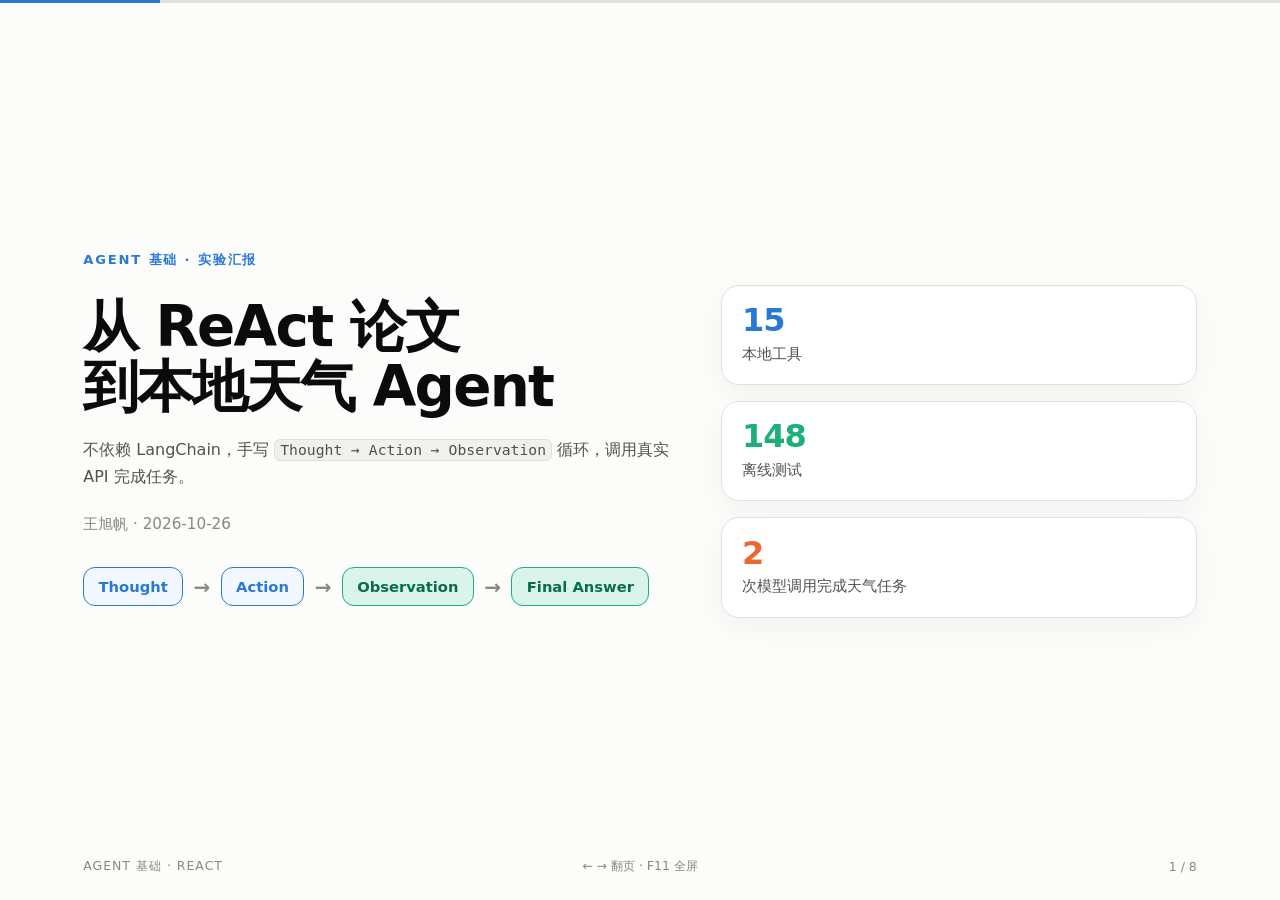
==== docs/presentation.html @ ccd2f3f0 "feat(evolution): 精简工具集并建立自进化基线 - 动作空间从 26 个精简到 15 个，内部工具显式隔离 - 新增自进化 Harness、冻结裁判、沙箱安全检查与回滚流程 - 同步更新" ====
<!doctype html>
<html lang="zh-CN">
<head>
  <meta charset="utf-8">
  <meta name="viewport" content="width=device-width, initial-scale=1">
  <title>Agent 基础实验汇报：从 ReAct 论文到本地天气 Agent</title>
  <style>
    :root {
      --surface: #fcfcfb;
      --card: #ffffff;
      --ink: #0b0b0b;
      --ink-2: #52514e;
      --muted: #898781;
      --grid: #e1e0d9;
      --blue: #2a78d6;
      --blue-light: #cde2fb;
      --orange: #eb6834;
      --orange-light: #f6d3c5;
      --aqua: #1baf7a;
      --aqua-light: #d9f4ea;
    }

    * { box-sizing: border-box; }

    html, body {
      height: 100%;
      margin: 0;
      background: var(--surface);
      color: var(--ink);
      font-family: "Microsoft YaHei", "PingFang SC", "Segoe UI", system-ui, sans-serif;
      -webkit-font-smoothing: antialiased;
    }

    body { overflow: hidden; }

    .progress {
      position: fixed;
      top: 0;
      left: 0;
      width: 100%;
      height: 3px;
      background: var(--grid);
      z-index: 20;
    }

    .progress span {
      display: block;
      height: 100%;
      width: 12.5%;
      background: var(--blue);
      transition: width .3s ease;
    }

    .deck { position: relative; height: 100vh; width: 100vw; overflow: hidden; }

    .slide {
      position: absolute;
      inset: 0;
      padding: 5.5vh 6.5vw 9vh;
      display: flex;
      flex-direction: column;
      justify-content: center;
      opacity: 0;
      visibility: hidden;
      transform: translateX(24px);
      transition: opacity .32s ease, transform .32s ease, visibility .32s ease;
      overflow-y: auto;
    }

    .slide.active {
      opacity: 1;
      visibility: visible;
      transform: translateX(0);
    }

    .kicker {
      color: var(--blue);
      font-size: .82rem;
      font-weight: 800;
      letter-spacing: .14em;
      text-transform: uppercase;
      margin-bottom: 1rem;
    }

    h1 {
      margin: 0 0 1.2rem;
      font-size: clamp(2.6rem, 4.4vw, 5rem);
      line-height: 1.08;
      letter-spacing: -.03em;
    }

    h2 {
      margin: 0 0 .7rem;
      font-size: clamp(1.8rem, 2.7vw, 3.1rem);
      line-height: 1.15;
      letter-spacing: -.02em;
    }

    h3 {
      margin: 0 0 .45rem;
      font-size: 1.03rem;
      line-height: 1.35;
    }

    p { margin: 0; }

    .subtitle {
      max-width: 68ch;
      color: var(--ink-2);
      font-size: clamp(1rem, 1.25vw, 1.3rem);
      line-height: 1.65;
    }

    .meta {
      margin-top: 1.5rem;
      color: var(--muted);
      font-size: .95rem;
    }

    .mono {
      font-family: Consolas, "SFMono-Regular", monospace;
      font-size: .92em;
      background: #f1f0eb;
      border: 1px solid var(--grid);
      border-radius: 6px;
      padding: .08em .35em;
      white-space: nowrap;
    }

    .grid { display: grid; gap: 2rem; }
    .grid-2 { grid-template-columns: 1.12fr .88fr; align-items: center; }
    .grid-3 { grid-template-columns: repeat(3, 1fr); align-items: stretch; }
    .stack { display: grid; gap: 1rem; }

    .card {
      background: var(--card);
      border: 1px solid var(--grid);
      border-radius: 18px;
      padding: 1.15rem 1.25rem;
      box-shadow: 0 10px 30px rgba(11, 11, 11, .045);
    }

    .card p, .card li {
      color: var(--ink-2);
      font-size: .94rem;
      line-height: 1.6;
    }

    .card ul { margin: .35rem 0 0; padding-left: 1.1rem; }
    .card li + li { margin-top: .35rem; }

    .stat {
      color: var(--blue);
      font-size: clamp(1.9rem, 2.5vw, 2.8rem);
      font-weight: 800;
      line-height: 1;
      letter-spacing: -.03em;
      margin-bottom: .35rem;
    }

    .stat.orange { color: var(--orange); }
    .stat.aqua { color: var(--aqua); }

    .flow {
      display: flex;
      align-items: center;
      gap: .65rem;
      flex-wrap: wrap;
    }

    .step {
      display: inline-flex;
      flex-direction: column;
      align-items: center;
      justify-content: center;
      padding: .55rem .9rem;
      border-radius: 12px;
      background: var(--card);
      border: 1px solid var(--grid);
      font-weight: 700;
      font-size: .92rem;
      line-height: 1.3;
      text-align: center;
      white-space: nowrap;
    }

    .step small {
      display: block;
      margin-top: .12rem;
      color: var(--muted);
      font-size: .7rem;
      font-weight: 400;
    }

    .step.blue { border-color: var(--blue); background: #f2f8ff; color: var(--blue); }
    .step.aqua { border-color: var(--aqua); background: var(--aqua-light); color: #0c6b4c; }
    .step.orange { border-color: var(--orange); background: var(--orange-light); color: #9d3d18; }
    .arrow { color: var(--muted); font-size: 1.25rem; font-weight: 700; }

    .figure {
      display: block;
      width: 100%;
      max-height: 60vh;
      object-fit: contain;
      border: 1px solid var(--grid);
      border-radius: 14px;
      background: #fff;
    }

    .caption {
      margin-top: .65rem;
      color: var(--muted);
      font-size: .8rem;
      line-height: 1.5;
    }

    table {
      width: 100%;
      border-collapse: collapse;
      background: var(--card);
      border: 1px solid var(--grid);
      border-radius: 14px;
      overflow: hidden;
    }

    th, td {
      text-align: left;
      padding: .7rem .8rem;
      border-bottom: 1px solid var(--grid);
      font-size: .88rem;
      line-height: 1.45;
      vertical-align: top;
    }

    th {
      color: var(--muted);
      font-weight: 700;
      background: #f7f6f2;
    }

    tr:last-child td { border-bottom: 0; }

    .quote {
      font-size: clamp(1.7rem, 2.6vw, 2.9rem);
      line-height: 1.3;
      font-weight: 800;
      letter-spacing: -.02em;
      max-width: 24ch;
    }

    .accent-blue { color: var(--blue); }
    .accent-orange { color: var(--orange); }
    .accent-aqua { color: var(--aqua); }

    .note {
      border-left: 3px solid var(--blue);
      padding-left: .9rem;
      color: var(--ink-2);
      font-size: .9rem;
      line-height: 1.6;
    }

    .footer {
      position: fixed;
      left: 6.5vw;
      right: 6.5vw;
      bottom: 2.8vh;
      display: flex;
      justify-content: space-between;
      align-items: center;
      color: var(--muted);
      font-size: .78rem;
      z-index: 10;
      pointer-events: none;
    }

    .footer .brand { letter-spacing: .08em; text-transform: uppercase; }

    .hint {
      position: fixed;
      left: 50%;
      bottom: 2.8vh;
      transform: translateX(-50%);
      color: var(--muted);
      font-size: .78rem;
      z-index: 10;
      pointer-events: none;
    }

    @media (max-width: 980px) {
      .grid-2, .grid-3 { grid-template-columns: 1fr; }
      .slide { padding: 5vh 6vw 10vh; }
      .figure { max-height: 42vh; }
      .hint { display: none; }
    }

    @media print {
      body { overflow: visible; background: #fff; }
      .progress, .hint, .footer { display: none; }
      .deck { height: auto; }
      .slide {
        position: relative;
        opacity: 1;
        visibility: visible;
        transform: none;
        page-break-after: always;
        min-height: 100vh;
        overflow: visible;
      }
    }
  </style>
</head>
<body>
  <div class="progress"><span id="bar"></span></div>

  <main class="deck">
    <!-- 1. 标题 -->
    <section class="slide active">
      <div class="kicker">Agent 基础 · 实验汇报</div>
      <div class="grid grid-2">
        <div>
          <h1>从 ReAct 论文<br>到本地天气 Agent</h1>
          <p class="subtitle">
            不依赖 LangChain，手写
            <span class="mono">Thought → Action → Observation</span>
            循环，调用真实 API 完成任务。
          </p>
          <div class="meta">王旭帆 · 2026-10-26</div>
          <div class="flow" style="margin-top:2rem">
            <span class="step blue">Thought</span>
            <span class="arrow">→</span>
            <span class="step blue">Action</span>
            <span class="arrow">→</span>
            <span class="step aqua">Observation</span>
            <span class="arrow">→</span>
            <span class="step aqua">Final Answer</span>
          </div>
        </div>
        <div class="stack">
          <div class="card"><div class="stat">15</div><p>本地工具</p></div>
          <div class="card"><div class="stat aqua">148</div><p>离线测试</p></div>
          <div class="card"><div class="stat orange">2</div><p>次模型调用完成天气任务</p></div>
        </div>
      </div>
    </section>

    <!-- 2. 论文 -->
    <section class="slide">
      <div class="kicker">01 · ReAct 论文</div>
      <h2>让推理和行动交替</h2>
      <p class="subtitle">
        Yao et al., <em>ReAct: Synergizing Reasoning and Acting in Language Models</em>,
        arXiv:2210.03629 (ICLR 2023)
      </p>

      <div class="flow" style="margin-top:2rem">
        <span class="step blue">Thought<small>我现在要做什么</small></span>
        <span class="arrow">→</span>
        <span class="step blue">Action<small>调用哪个工具</small></span>
        <span class="arrow">→</span>
        <span class="step aqua">Observation<small>环境返回什么</small></span>
        <span class="arrow">→</span>
        <span class="step aqua">Final Answer<small>信息足够，收口</small></span>
      </div>

      <div class="grid grid-3" style="margin-top:2rem">
        <div class="card">
          <h3>CoT</h3>
          <p>只有推理，没有外部反馈。推理再长，也拿不到实时天气。</p>
        </div>
        <div class="card">
          <h3>Act-only</h3>
          <p>只有动作，没有高层规划。会调工具，但容易选错、停不下来。</p>
        </div>
        <div class="card" style="border-color:var(--blue)">
          <h3 class="accent-blue">ReAct</h3>
          <p>推理指导动作，观察修正推理。既有规划，也有真实反馈。</p>
        </div>
      </div>

      <p class="note" style="margin-top:1.6rem">
        对应到实现：协议、执行、回填、收口。模型只负责决定下一步，真正的执行在本地代码。
      </p>
    </section>

    <!-- 3. 架构 -->
    <section class="slide">
      <div class="kicker">02 · 系统设计</div>
      <h2>总体架构</h2>
      <div class="grid grid-2" style="margin-top:1.2rem">
        <div>
          <img class="figure" src="figures/fig1_architecture.png" alt="系统总体架构">
          <p class="caption">图1：循环、工具、记忆与 Web 服务的总体关系。</p>
        </div>
        <div class="stack">
          <div class="card">
            <h3>策略模型</h3>
            <p>DeepSeek <span class="mono">deepseek-chat</span>，固定策略，负责生成下一步动作。</p>
          </div>
          <div class="card">
            <h3>ReAct 循环</h3>
            <p><span class="mono">agent.py</span>：解析 → 执行 → 回填 → 再推理。</p>
          </div>
          <div class="card">
            <h3>工具层</h3>
            <p><span class="mono">tools.py</span>：15 个工具，统一走 <span class="mono">run_tool</span>。</p>
          </div>
          <div class="card">
            <h3>外部 API 与交互</h3>
            <p>Open-Meteo 天气；必应搜索；CLI + 本地 Web。</p>
          </div>
        </div>
      </div>
    </section>

    <!-- 4. 工具接入 -->
    <section class="slide">
      <div class="kicker">02 · 系统设计</div>
      <h2>工具接入：一个函数 + 一份 schema + 一次注册</h2>
      <div class="grid grid-2" style="margin-top:1.2rem">
        <div>
          <img class="figure" src="figures/fig6_tool_integration.png" alt="工具接入与执行链路">
          <p class="caption">图6：从函数、schema、注册到 run_tool 和 Observation 的完整链路。</p>
        </div>
        <div class="stack">
          <div class="card">
            <h3>1. 函数</h3>
            <p>普通 Python 函数。只返回字符串，失败抛异常，不控制循环。</p>
          </div>
          <div class="card">
            <h3>2. Schema</h3>
            <p>JSON Schema 描述参数；<span class="mono">describe_tools()</span> 注入 system prompt。</p>
          </div>
          <div class="card">
            <h3>3. 注册</h3>
            <p><span class="mono">TOOL_FUNCS</span> 注册；<span class="mono">run_tool</span> 统一校验、执行、截断。</p>
          </div>
          <p class="note">
            保护：重复调用拦截 · 连续格式错误收口 · MAX_STEPS=8 ·
            <span class="mono">stop=["Observation:"]</span>
          </p>
        </div>
      </div>
    </section>

    <!-- 5. 对照实验 -->
    <section class="slide">
      <div class="kicker">03 · 实验结果</div>
      <h2>同一个问题，两种结果</h2>
      <img class="figure" src="figures/fig8_react_vs_direct.png" alt="Direct LLM 与 ReAct Agent 对照" style="max-height:56vh; margin-top:1rem">
      <div class="grid grid-3" style="margin-top:1rem">
        <div class="card"><div class="stat orange">42</div><p>Direct tokens · 只能拒答</p></div>
        <div class="card"><div class="stat">8,135</div><p>ReAct tokens · 2 次调用</p></div>
        <div class="card"><div class="stat aqua">实时</div><p>Open-Meteo 观测 · 可给建议</p></div>
      </div>
      <p class="caption">ReAct 不是更省，而是能完成 Direct LLM 完成不了的任务。</p>
    </section>

    <!-- 6. 多工具任务 -->
    <section class="slide">
      <div class="kicker">03 · 实验结果</div>
      <h2>多工具任务：从问答到做事</h2>
      <p class="subtitle" style="margin-bottom:1.2rem">
        “查一下北京现在的天气和空气质量，整理成简报，保存到文件。”
      </p>
      <div class="grid grid-2">
        <div>
          <table>
            <thead>
              <tr><th>轮次</th><th>Action</th><th>Observation</th></tr>
            </thead>
            <tbody>
              <tr><td>1</td><td><span class="mono">get_weather</span></td><td>15.3°C，大部晴朗，降水概率 100%</td></tr>
              <tr><td>2</td><td><span class="mono">get_air_quality</span>（旧版）</td><td>US AQI 168（不健康），PM2.5 22.6</td></tr>
              <tr><td>3</td><td><span class="mono">write_file</span></td><td>写入 641 字符，1112 字节</td></tr>
              <tr><td>4</td><td><span class="mono">Final Answer</span></td><td>汇总天气、空气质量与提示</td></tr>
            </tbody>
          </table>
          <p class="caption">自动化测试：148 个用例，147 通过，1 跳过（Windows 符号链接权限）。</p>
        </div>
        <div class="stack">
          <div class="card"><div class="stat">4</div><p>轮 ReAct 调用</p></div>
          <div class="card"><div class="stat">17,591</div><p>tokens</p></div>
          <div class="card"><div class="stat aqua">✓</div><p><span class="mono">workspace/demo/beijing_brief.md</span></p></div>
        </div>
      </div>
    </section>

    <!-- 7. 分析 -->
    <section class="slide">
      <div class="kicker">04 · 分析</div>
      <h2>为什么有效，代价是什么</h2>
      <div class="grid grid-2" style="margin-top:1.2rem">
        <div class="stack">
          <div class="card"><h3>接地</h3><p>实时信息来自工具，不靠模型记忆。</p></div>
          <div class="card"><h3>可观察</h3><p>Thought / Action / Observation 全程可见。</p></div>
          <div class="card"><h3>错误恢复</h3><p>工具异常变成 Observation，模型可以换参数或换工具。</p></div>
          <div class="card"><h3>可组合</h3><p>新增工具不需要改循环。</p></div>
        </div>
        <div class="card" style="border-color:var(--orange)">
          <h3 class="accent-orange">代价与边界</h3>
          <ul>
            <li>Token 和延迟更高：2 次调用、8135 tokens。</li>
            <li>模型可能不按格式输出，需要解析器和收口。</li>
            <li>可能重复调用、选错工具，需要拦截和评测。</li>
            <li>外部 API 可能失败，需要异常转 Observation。</li>
            <li>这是机制复现，不是论文指标复现；没有 benchmark。</li>
            <li>15 个工具仍比论文的受控动作空间大，工具选择本身是混淆变量。</li>
            <li>文件与命令工具开放本机访问，靠逐次用户授权约束，不是权限沙箱。</li>
          </ul>
        </div>
      </div>
    </section>

    <!-- 8. 结论 -->
    <section class="slide">
      <div class="kicker">05 · 结论</div>
      <p class="quote">
        ReAct 不是一个模型能力，<br>
        而是一套<span class="accent-blue">工程循环</span>。
      </p>
      <p class="subtitle" style="margin-top:1.2rem">
        模型负责决定下一步；真正的能力来自工具、观测和约束。
      </p>
      <div class="grid grid-3" style="margin-top:2rem">
        <div class="card">
          <h3>01 · 最小动作空间</h3>
          <p>收敛到 <span class="mono">search / fetch / finish</span>，和论文设定对齐。</p>
        </div>
        <div class="card">
          <h3>02 · 任务级评测</h3>
          <p>对比 Direct / CoT / Act-only / ReAct，记录成功率、步数、时延和 token。</p>
        </div>
        <div class="card">
          <h3>03 · 接口对照</h3>
          <p>比较文本协议与原生 function calling，理解两种 Action 接口。</p>
        </div>
      </div>
      <p class="meta" style="margin-top:2rem">谢谢 · Q&amp;A</p>
    </section>
  </main>

  <div class="footer">
    <span class="brand">Agent 基础 · ReAct</span>
    <span id="page">1 / 8</span>
  </div>
  <div class="hint">← → 翻页 · F11 全屏</div>

  <script>
    const slides = [...document.querySelectorAll('.slide')];
    const bar = document.getElementById('bar');
    const page = document.getElementById('page');
    let index = 0;

    function show(next) {
      index = Math.max(0, Math.min(slides.length - 1, next));
      slides.forEach((slide, i) => slide.classList.toggle('active', i === index));
      bar.style.width = ((index + 1) / slides.length * 100) + '%';
      page.textContent = (index + 1) + ' / ' + slides.length;
    }

    document.addEventListener('keydown', (event) => {
      if (['ArrowRight', 'ArrowDown', ' ', 'PageDown'].includes(event.key)) {
        event.preventDefault();
        show(index + 1);
      }
      if (['ArrowLeft', 'ArrowUp', 'PageUp'].includes(event.key)) {
        event.preventDefault();
        show(index - 1);
      }
      if (event.key === 'Home') show(0);
      if (event.key === 'End') show(slides.length - 1);
    });

    document.addEventListener('click', (event) => {
      if (event.clientX > window.innerWidth * 0.78) show(index + 1);
      if (event.clientX < window.innerWidth * 0.22) show(index - 1);
    });

    const start = Number(new URLSearchParams(location.search).get('slide') || '1');
    show(Number.isFinite(start) ? start - 1 : 0);
  </script>
</body>
</html>
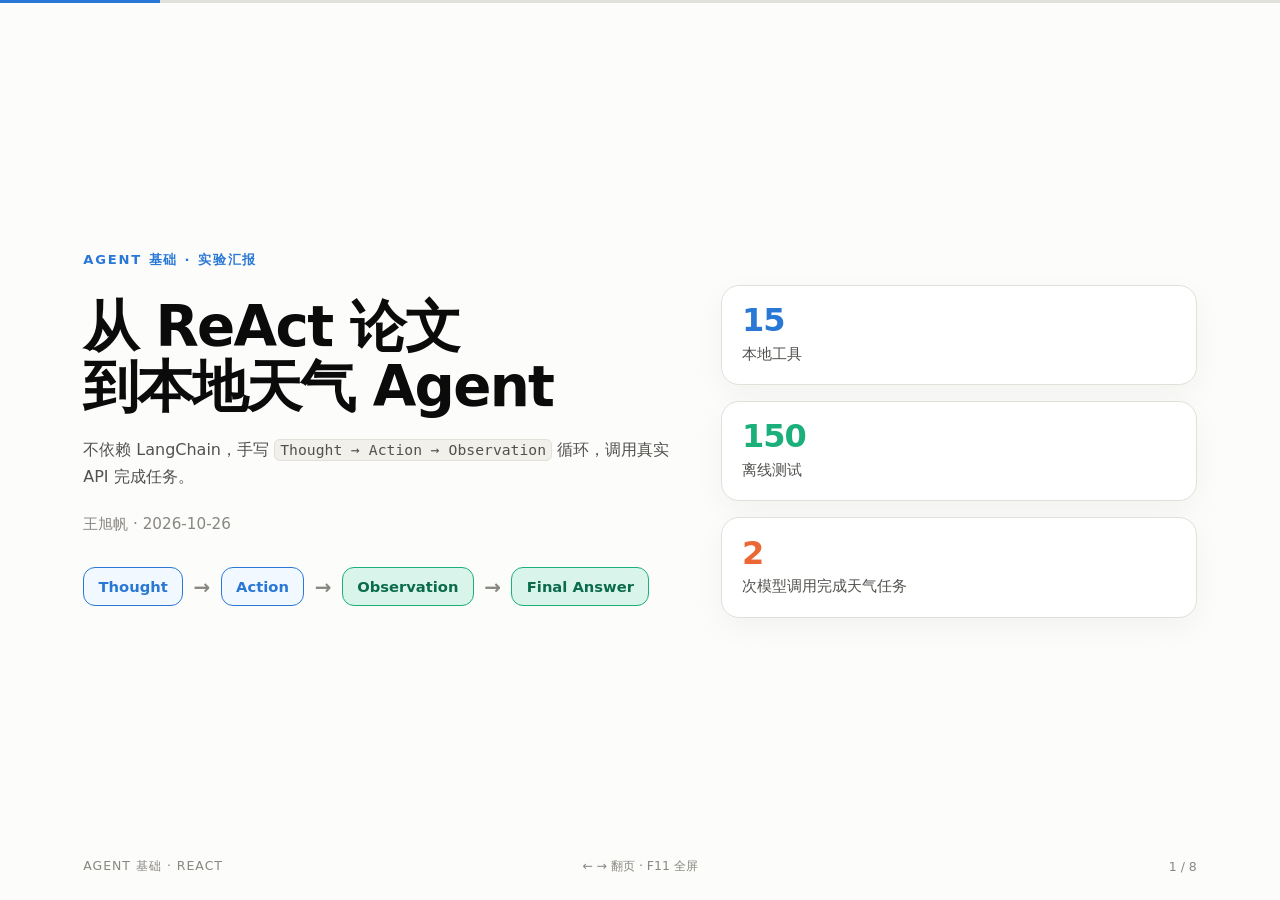
==== commit d3097dea: "feat(evolution): 增加历史复盘与默认离线评测 Co-Authored-By: Claude Code <noreply@anthropic.com>" ====
--- a/docs/presentation.html
+++ b/docs/presentation.html
@@ -338,7 +338,7 @@
         </div>
         <div class="stack">
           <div class="card"><div class="stat">15</div><p>本地工具</p></div>
-          <div class="card"><div class="stat aqua">148</div><p>离线测试</p></div>
+          <div class="card"><div class="stat aqua">150</div><p>离线测试</p></div>
           <div class="card"><div class="stat orange">2</div><p>次模型调用完成天气任务</p></div>
         </div>
       </div>
@@ -476,7 +476,7 @@
               <tr><td>4</td><td><span class="mono">Final Answer</span></td><td>汇总天气、空气质量与提示</td></tr>
             </tbody>
           </table>
-          <p class="caption">自动化测试：148 个用例，147 通过，1 跳过（Windows 符号链接权限）。</p>
+          <p class="caption">自动化测试：150 个用例，149 通过，1 跳过（Windows 符号链接权限）。</p>
         </div>
         <div class="stack">
           <div class="card"><div class="stat">4</div><p>轮 ReAct 调用</p></div>
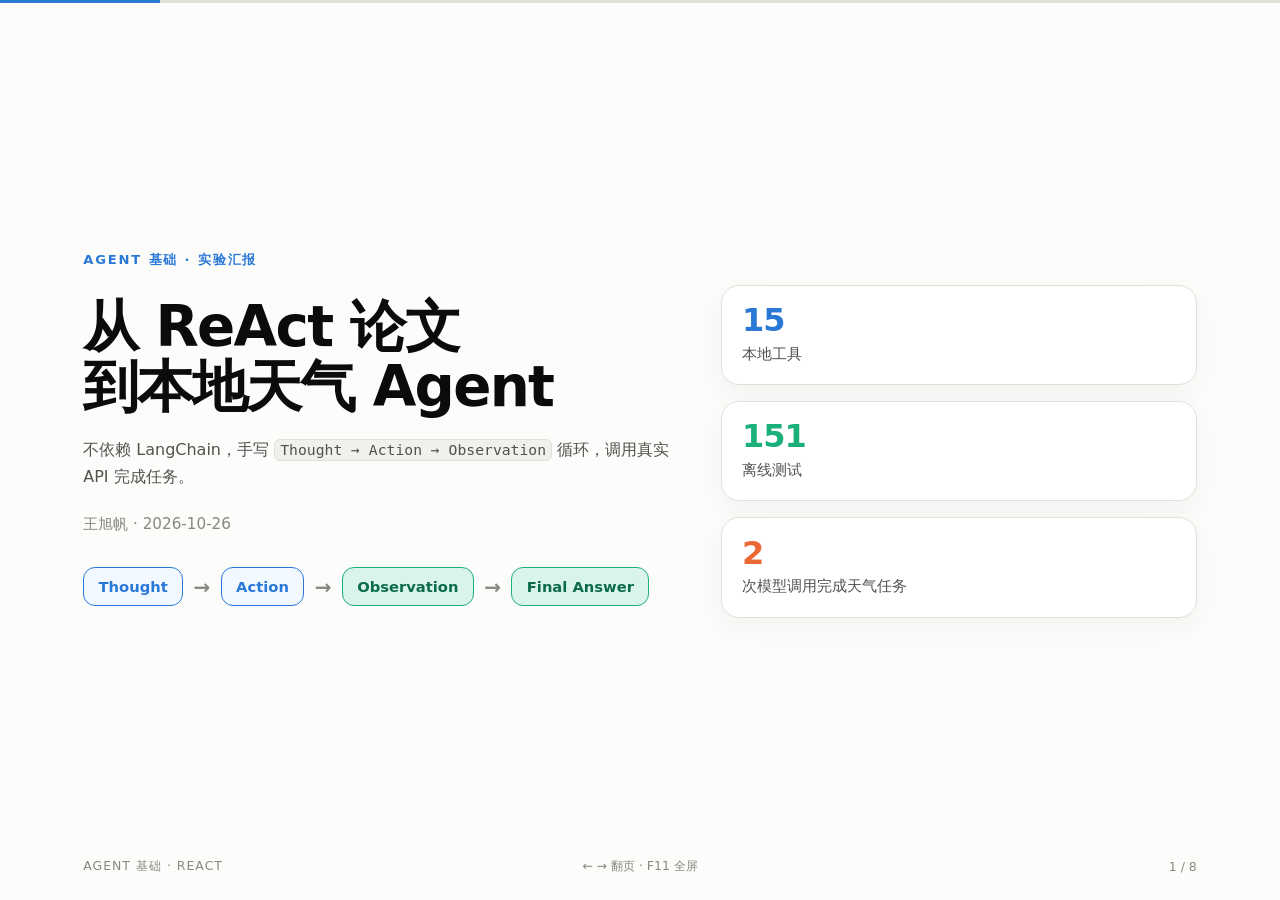
==== commit d726ef82: "feat(evolution): 为每一代保存完整日志与轨迹 Co-Authored-By: Claude Code <noreply@anthropic.com>" ====
--- a/docs/presentation.html
+++ b/docs/presentation.html
@@ -338,7 +338,7 @@
         </div>
         <div class="stack">
           <div class="card"><div class="stat">15</div><p>本地工具</p></div>
-          <div class="card"><div class="stat aqua">150</div><p>离线测试</p></div>
+          <div class="card"><div class="stat aqua">151</div><p>离线测试</p></div>
           <div class="card"><div class="stat orange">2</div><p>次模型调用完成天气任务</p></div>
         </div>
       </div>
@@ -476,7 +476,7 @@
               <tr><td>4</td><td><span class="mono">Final Answer</span></td><td>汇总天气、空气质量与提示</td></tr>
             </tbody>
           </table>
-          <p class="caption">自动化测试：150 个用例，149 通过，1 跳过（Windows 符号链接权限）。</p>
+          <p class="caption">自动化测试：151 个用例，150 通过，1 跳过（Windows 符号链接权限）。</p>
         </div>
         <div class="stack">
           <div class="card"><div class="stat">4</div><p>轮 ReAct 调用</p></div>
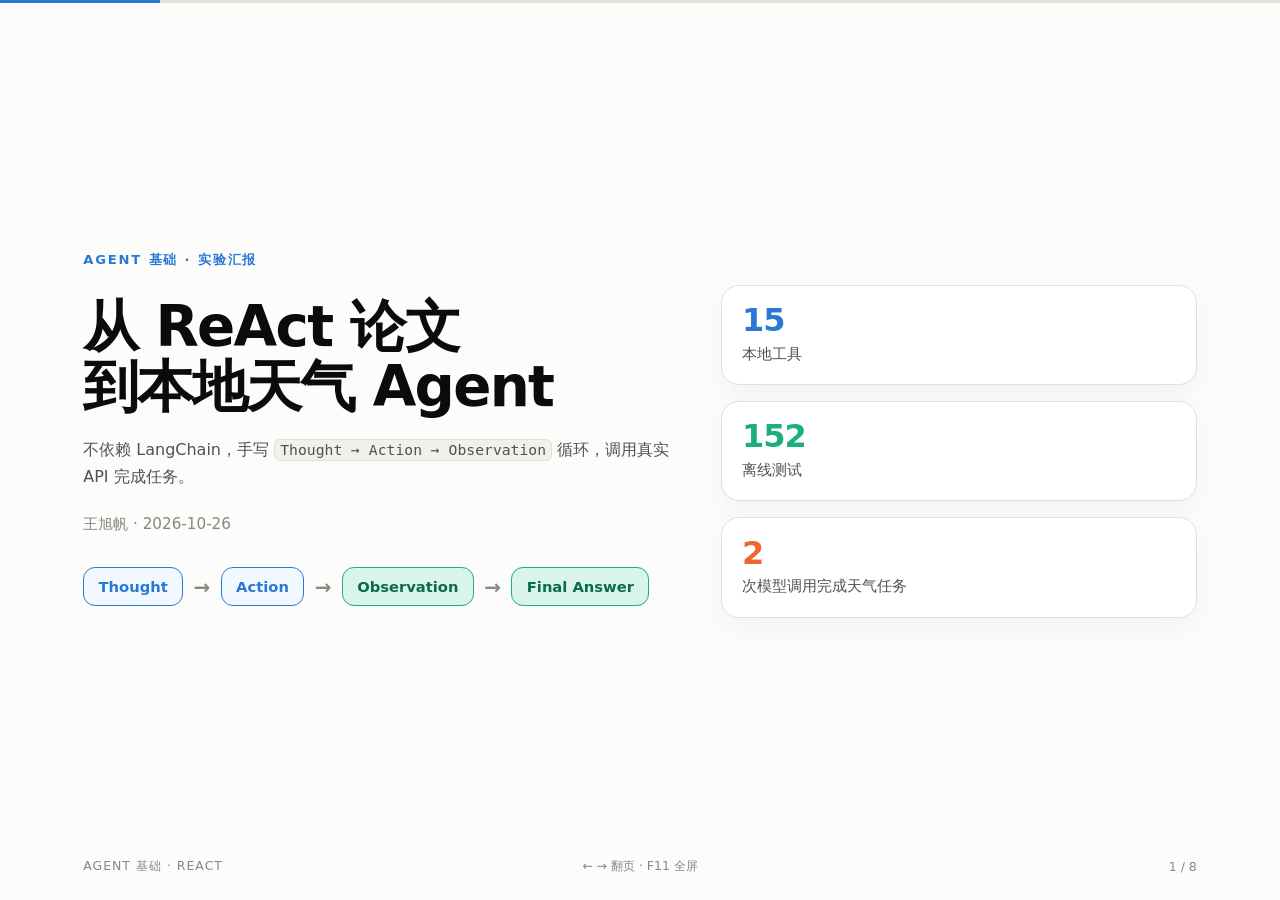
==== commit 882ce754: "feat(agent): 支持大文件分段读取并收紧自进化探索预算 Co-Authored-By: Claude Code <noreply@anthropic.com>" ====
--- a/docs/presentation.html
+++ b/docs/presentation.html
@@ -338,7 +338,7 @@
         </div>
         <div class="stack">
           <div class="card"><div class="stat">15</div><p>本地工具</p></div>
-          <div class="card"><div class="stat aqua">151</div><p>离线测试</p></div>
+          <div class="card"><div class="stat aqua">152</div><p>离线测试</p></div>
           <div class="card"><div class="stat orange">2</div><p>次模型调用完成天气任务</p></div>
         </div>
       </div>
@@ -476,7 +476,7 @@
               <tr><td>4</td><td><span class="mono">Final Answer</span></td><td>汇总天气、空气质量与提示</td></tr>
             </tbody>
           </table>
-          <p class="caption">自动化测试：151 个用例，150 通过，1 跳过（Windows 符号链接权限）。</p>
+          <p class="caption">自动化测试：152 个用例，151 通过，1 跳过（Windows 符号链接权限）。</p>
         </div>
         <div class="stack">
           <div class="card"><div class="stat">4</div><p>轮 ReAct 调用</p></div>
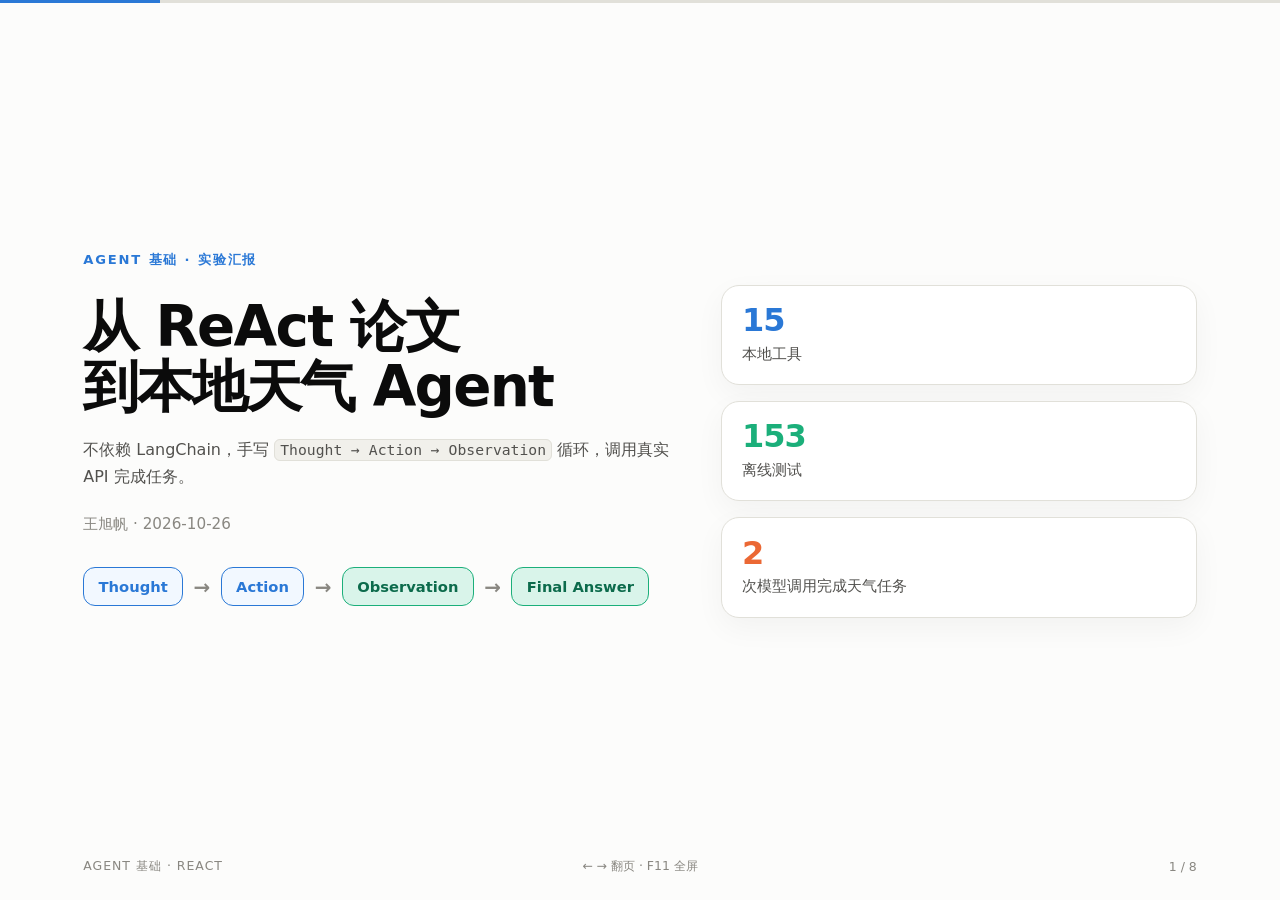
==== commit 005d1e65: "feat(agent): 连续只读探索后提醒模型落地修改 - ReActAgent 新增 progress_nudge_steps，连续只读达到阈值时注入系统提示 - 自进化 Harness 设为 8" ====
--- a/docs/presentation.html
+++ b/docs/presentation.html
@@ -338,7 +338,7 @@
         </div>
         <div class="stack">
           <div class="card"><div class="stat">15</div><p>本地工具</p></div>
-          <div class="card"><div class="stat aqua">152</div><p>离线测试</p></div>
+          <div class="card"><div class="stat aqua">153</div><p>离线测试</p></div>
           <div class="card"><div class="stat orange">2</div><p>次模型调用完成天气任务</p></div>
         </div>
       </div>
@@ -476,7 +476,7 @@
               <tr><td>4</td><td><span class="mono">Final Answer</span></td><td>汇总天气、空气质量与提示</td></tr>
             </tbody>
           </table>
-          <p class="caption">自动化测试：152 个用例，151 通过，1 跳过（Windows 符号链接权限）。</p>
+          <p class="caption">自动化测试：153 个用例，152 通过，1 跳过（Windows 符号链接权限）。</p>
         </div>
         <div class="stack">
           <div class="card"><div class="stat">4</div><p>轮 ReAct 调用</p></div>
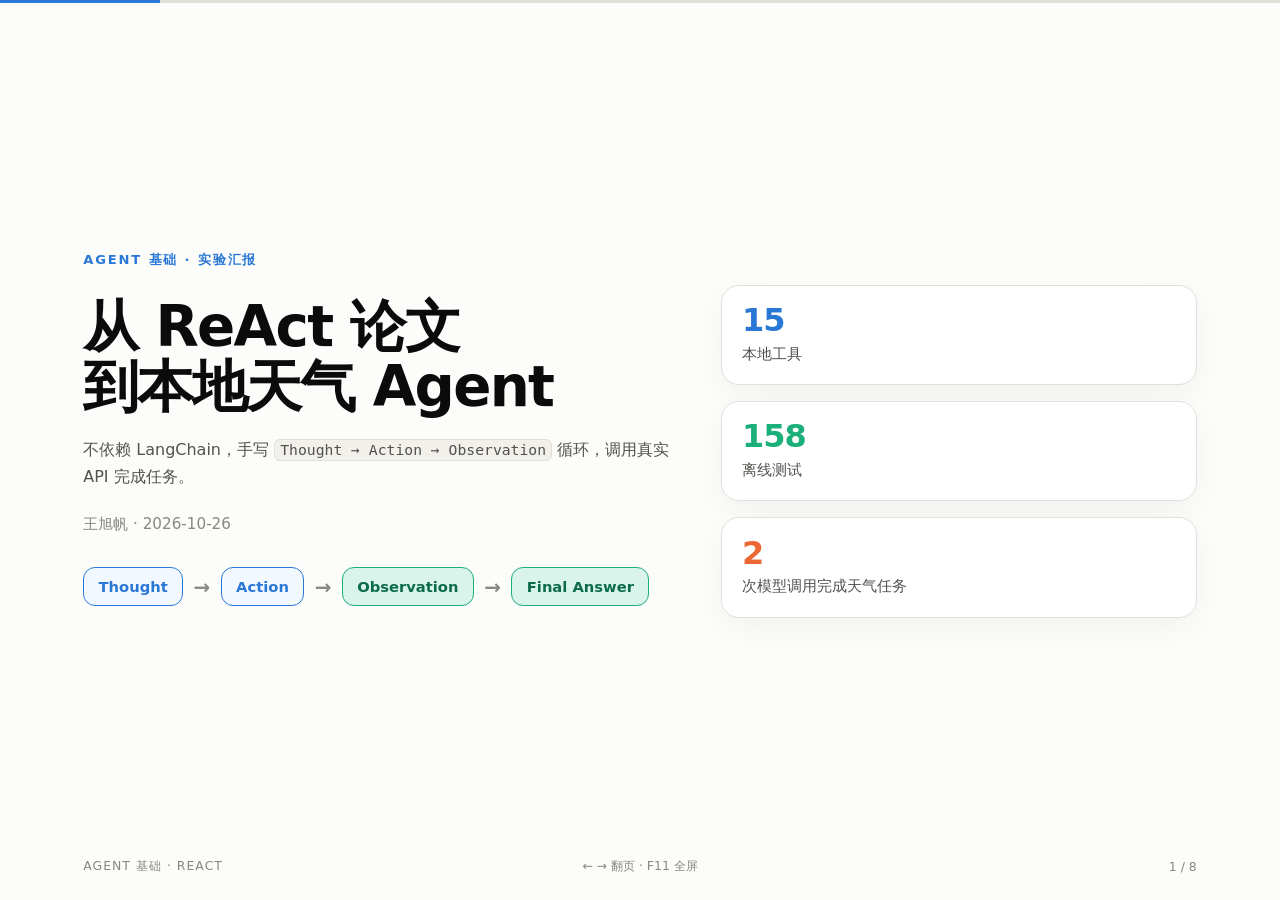
==== commit 830c3914: "feat(permissions): 增加分级工具授权并默认减少逐步确认 - 新增 permissions.py：ask/edits/auto/readonly 四种授权模式 - auto 默认在项目" ====
--- a/docs/presentation.html
+++ b/docs/presentation.html
@@ -338,7 +338,7 @@
         </div>
         <div class="stack">
           <div class="card"><div class="stat">15</div><p>本地工具</p></div>
-          <div class="card"><div class="stat aqua">153</div><p>离线测试</p></div>
+          <div class="card"><div class="stat aqua">158</div><p>离线测试</p></div>
           <div class="card"><div class="stat orange">2</div><p>次模型调用完成天气任务</p></div>
         </div>
       </div>
@@ -476,7 +476,7 @@
               <tr><td>4</td><td><span class="mono">Final Answer</span></td><td>汇总天气、空气质量与提示</td></tr>
             </tbody>
           </table>
-          <p class="caption">自动化测试：153 个用例，152 通过，1 跳过（Windows 符号链接权限）。</p>
+          <p class="caption">自动化测试：158 个用例，157 通过，1 跳过（Windows 符号链接权限）。</p>
         </div>
         <div class="stack">
           <div class="card"><div class="stat">4</div><p>轮 ReAct 调用</p></div>
@@ -506,7 +506,7 @@
             <li>外部 API 可能失败，需要异常转 Observation。</li>
             <li>这是机制复现，不是论文指标复现；没有 benchmark。</li>
             <li>15 个工具仍比论文的受控动作空间大，工具选择本身是混淆变量。</li>
-            <li>文件与命令工具开放本机访问，靠逐次用户授权约束，不是权限沙箱。</li>
+            <li>文件与命令工具开放本机访问，靠分级授权约束（默认 auto），不是权限沙箱。</li>
           </ul>
         </div>
       </div>
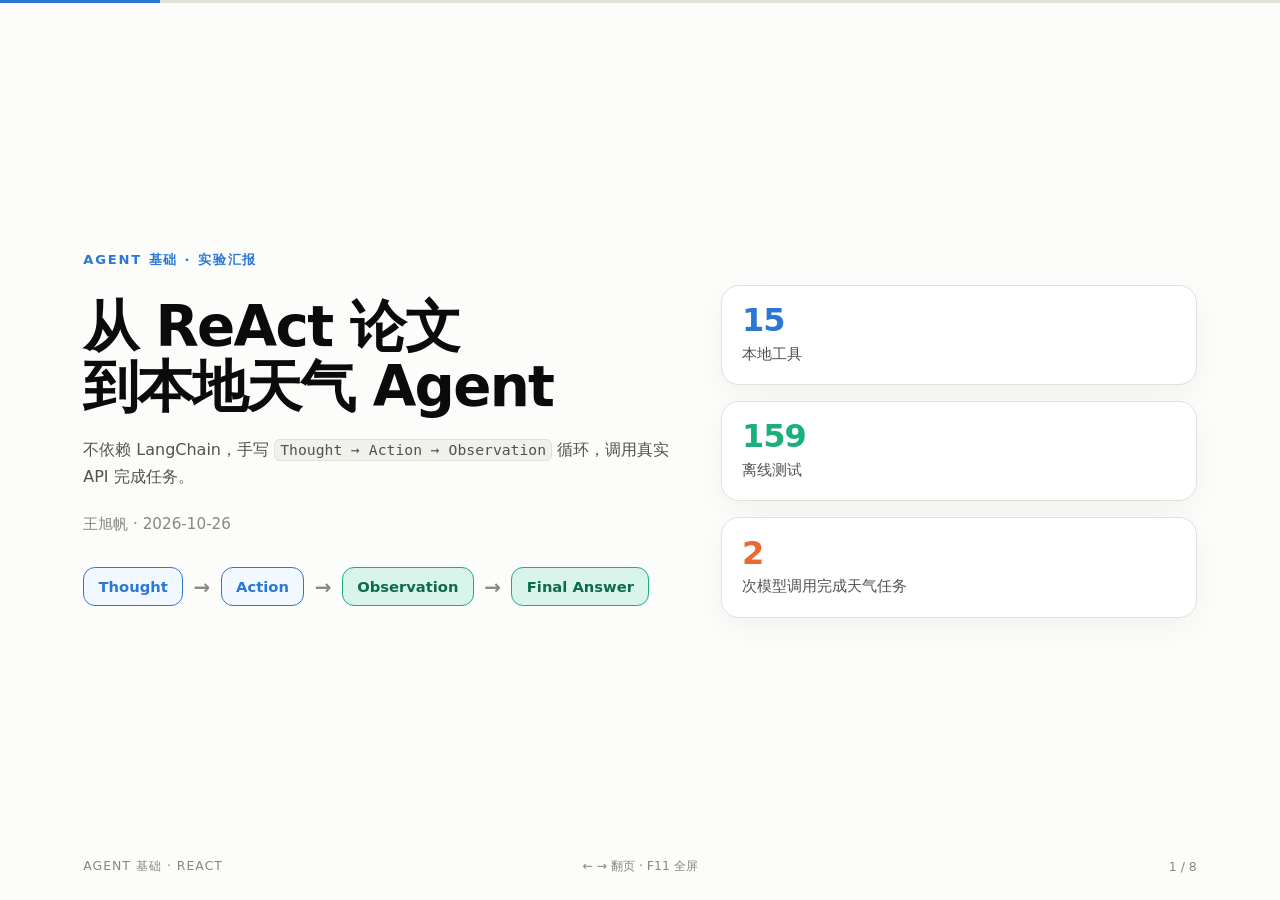
==== commit aed23829: "feat(context): 扩大上下文预算并强化代码执行 - scratchpad 压缩阈值 7K→32K，保留原文 2.4K→12K，摘要上限 1.2K→4K - 会话历史压缩阈值 9K/12 条" ====
--- a/docs/presentation.html
+++ b/docs/presentation.html
@@ -338,7 +338,7 @@
         </div>
         <div class="stack">
           <div class="card"><div class="stat">15</div><p>本地工具</p></div>
-          <div class="card"><div class="stat aqua">158</div><p>离线测试</p></div>
+          <div class="card"><div class="stat aqua">159</div><p>离线测试</p></div>
           <div class="card"><div class="stat orange">2</div><p>次模型调用完成天气任务</p></div>
         </div>
       </div>
@@ -436,7 +436,7 @@
             <p><span class="mono">TOOL_FUNCS</span> 注册；<span class="mono">run_tool</span> 统一校验、执行、截断。</p>
           </div>
           <p class="note">
-            保护：重复调用拦截 · 连续格式错误收口 · MAX_STEPS=8 ·
+            保护：重复调用拦截 · 连续格式错误收口 · MAX_STEPS=24 ·
             <span class="mono">stop=["Observation:"]</span>
           </p>
         </div>
@@ -476,7 +476,7 @@
               <tr><td>4</td><td><span class="mono">Final Answer</span></td><td>汇总天气、空气质量与提示</td></tr>
             </tbody>
           </table>
-          <p class="caption">自动化测试：158 个用例，157 通过，1 跳过（Windows 符号链接权限）。</p>
+          <p class="caption">自动化测试：159 个用例，158 通过，1 跳过（Windows 符号链接权限）。</p>
         </div>
         <div class="stack">
           <div class="card"><div class="stat">4</div><p>轮 ReAct 调用</p></div>
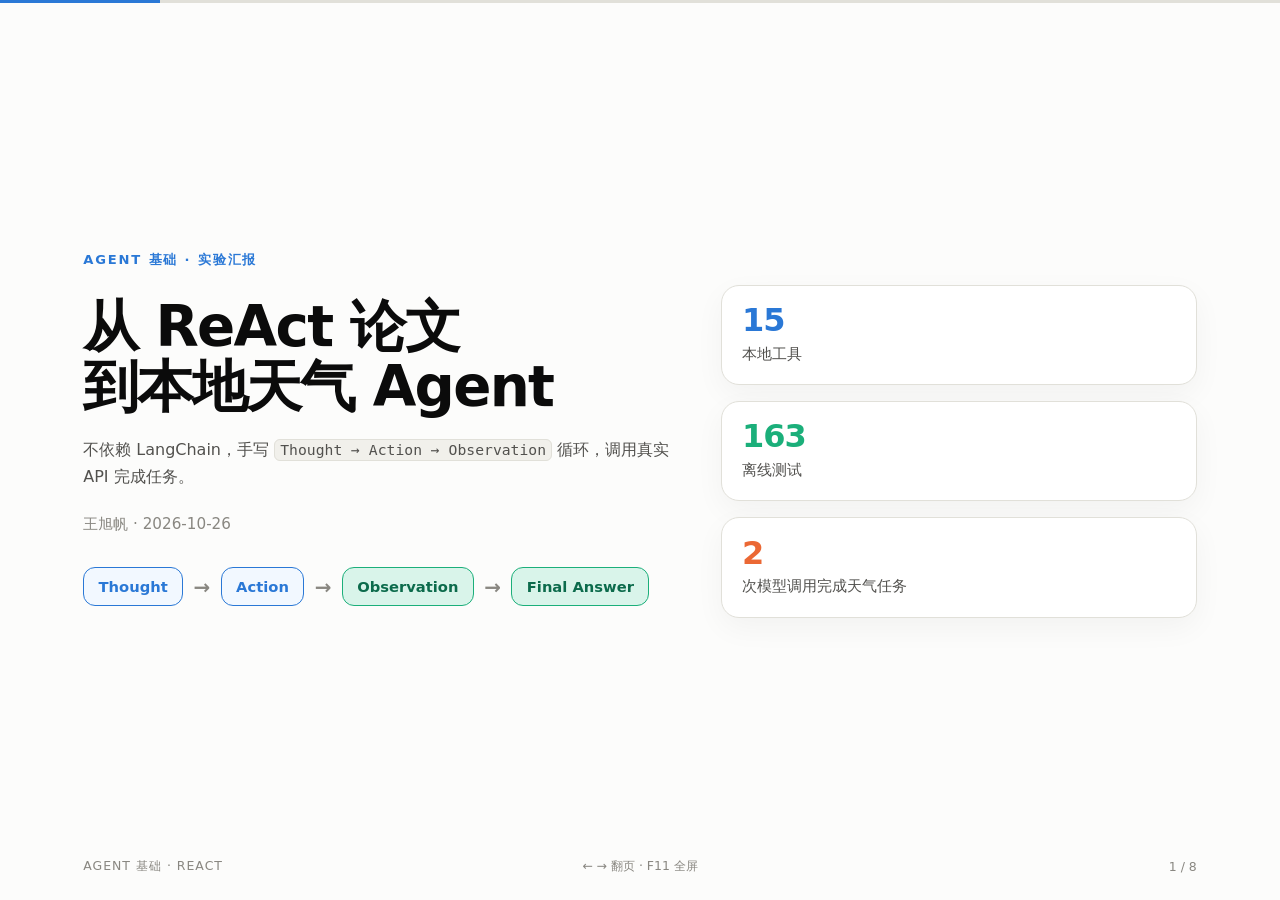
==== commit 77517731: "fix(tools): 修正 CRLF 空补丁误报并固化回归 - apply_patch 改为与归一化后的原文比较，CRLF 文件上的空补丁不再误报修改 - 为 edit_file / apply_p" ====
--- a/docs/presentation.html
+++ b/docs/presentation.html
@@ -338,7 +338,7 @@
         </div>
         <div class="stack">
           <div class="card"><div class="stat">15</div><p>本地工具</p></div>
-          <div class="card"><div class="stat aqua">159</div><p>离线测试</p></div>
+          <div class="card"><div class="stat aqua">163</div><p>离线测试</p></div>
           <div class="card"><div class="stat orange">2</div><p>次模型调用完成天气任务</p></div>
         </div>
       </div>
@@ -476,7 +476,7 @@
               <tr><td>4</td><td><span class="mono">Final Answer</span></td><td>汇总天气、空气质量与提示</td></tr>
             </tbody>
           </table>
-          <p class="caption">自动化测试：159 个用例，158 通过，1 跳过（Windows 符号链接权限）。</p>
+          <p class="caption">自动化测试：163 个用例，162 通过，1 跳过（Windows 符号链接权限）。</p>
         </div>
         <div class="stack">
           <div class="card"><div class="stat">4</div><p>轮 ReAct 调用</p></div>
